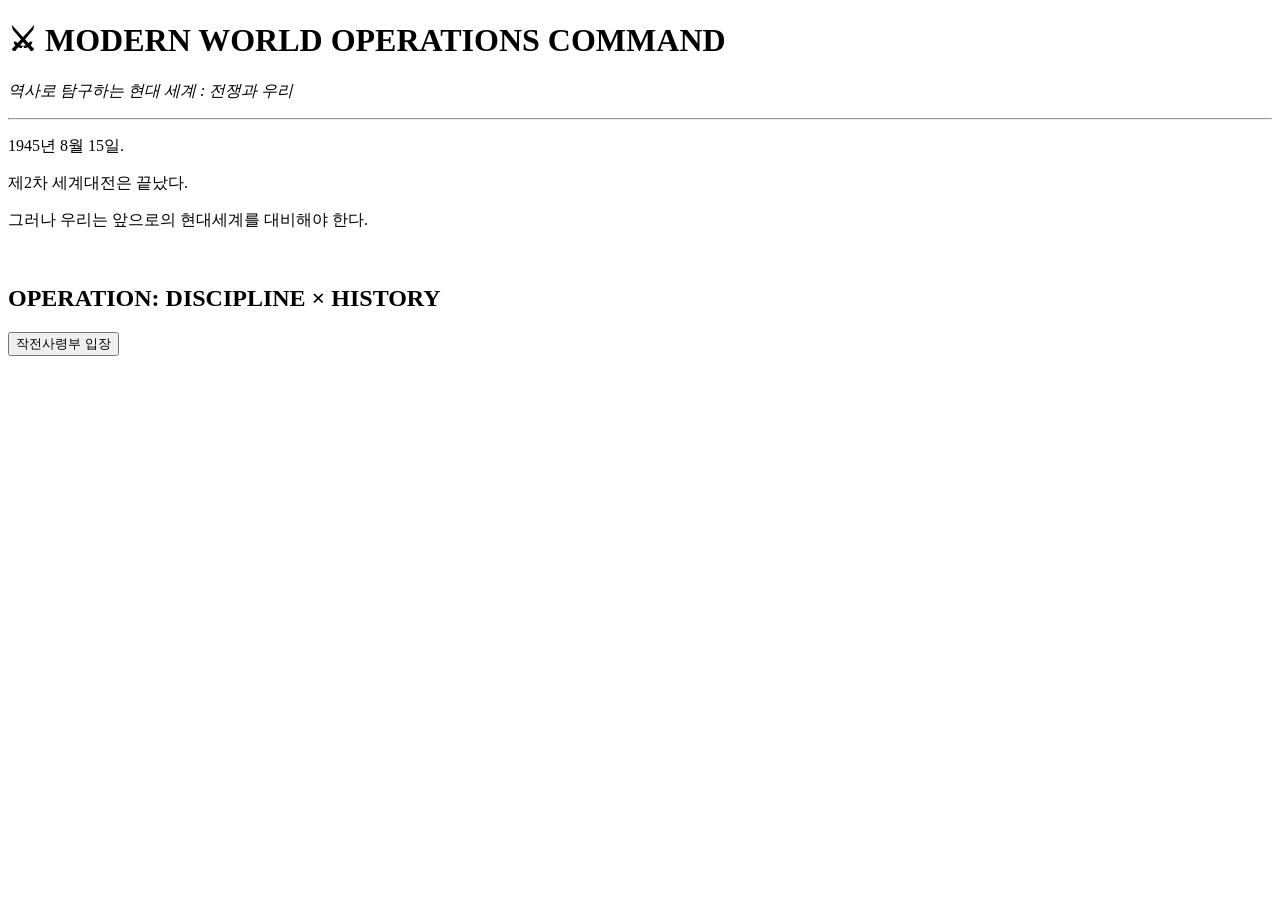
==== index.html @ e3cd35bf "Add files via upload" ====
<!DOCTYPE html>
<html>

<head>
    <meta charset="UTF-8">

    <meta name="viewport"
          content="width=device-width, initial-scale=1.0">

    <title>역탐현 작전사령부</title>
</head>

<body>

    <h1>⚔ MODERN WORLD OPERATIONS COMMAND</h1>

    <p><i>역사로 탐구하는 현대 세계 : 전쟁과 우리</i></p>

    <hr>

    <p>1945년 8월 15일.</p>

    <p>제2차 세계대전은 끝났다.</p>

    <p>그러나 우리는 앞으로의 현대세계를 대비해야 한다.</p>

    <br>

    <h2>OPERATION: DISCIPLINE × HISTORY</h2>

    <button onclick="showBriefing()">
        작전사령부 입장
    </button>

    <div id="briefing"></div>

    <div id="details"></div>

    <script>

        function showBriefing() {

            document.getElementById("briefing").innerHTML = `

            <hr>

            <h2>📜 작전 브리핑</h2>

            <p>단결! 안녕하십니까, 사령관님.</p>

            <p>
            1945년 8월 15일.
            제2차 세계대전은 끝났지만,
            현대세계는 이제 막 시작되었습니다.
            </p>

            <p>
            전쟁은 인문학, 자연과학,
            수학·공학, 사회과학,
            예체능 등 다양한 분야의
            급격한 발전을 이끌어냈습니다.
            </p>

            <p>
            그러나 우리는 아직도
            많은 질문에 답하지 못하고 있습니다.
            </p>

            <p>💻 컴퓨터는 왜 전쟁에서 탄생했을까?</p>

            <p>🌍 UN은 왜 만들어졌을까?</p>

            <p>☢ 원자력은 축복일까, 재앙일까?</p>

            <p>
            이에 우리 군은 각 학문의
            역사적 뿌리를 탐구하는
            'DISCIPLINE × HISTORY'
            작전을 최우선 과제로 지정하였습니다.
            </p>

            <p>
            작전 개시 시간은... 지금입니다!
            </p>

            <p>
            사령관님,
            어떤 작전에 병력을 투입하시겠습니까?
            </p>

            <hr>

            <h3>⚔ 작전 목록</h3>

            <button onclick="showHumanities()">
            📚 인문학 × 역사 융합 작전
            </button>

            <br><br>

            <button onclick="showScience()">
            🧪 자연과학 × 역사 융합 작전
            </button>

            <br><br>

            <button onclick="showEngineering()">
            ⚙ 수학·공학 × 역사 융합 작전
            </button>

            <br><br>

            <button onclick="showSocial()">
            🏛 사회과학 × 역사 융합 작전
            </button>

            <br><br>

            <button onclick="showArts()">
            🎨 예체능 × 역사 융합 작전
            </button>

            <br><br>

            <button onclick="showHistory()">
            📜 역사 심화 탐구 작전
            </button>

            `;
        }


        function showArts() {
            document.getElementById("details").innerHTML = `
            
            <h2>🎨 예체능 × 역사 융합 작전</h2>
            
            <button onclick="showCard('guernica_card.jpg')">
            
            🎨 피카소는 왜 게르니카를 그렸을까?

            </button>
                
            <br><br>
                
            <button onclick="showCard('music_card.jpg')">
            
           🎵 전쟁 이후 대중음악(POP)은 어떻게 발전했을까?
            
            </button>
            
            <br><br>
            
            <button onclick="showCard('movie_card.jpg')">
                
            🎬 영화는 전쟁에 어떻게 동원되었을까? - 디즈니의 프로파간다

            </button>
           
            <br><br>
           
            <button onclick="showCard('photo_card.jpg')">
            
            📷 사진은 역사를 기록할 수 있을까? - 로버트 카파(Robert Capa, 1913~1954)
            
            </button>
            
            <br><br>
            
            <button onclick="showCard('olympic_card.jpg')">
                
            🏅 올림픽은 정말 평화의 축제일까? -1936년 베를린 올림픽
            
            </button>
            
            <div id="card"></div>
            
            `;
        
        }

        function showCard(imageName) {

            document.getElementById("card").innerHTML = `

            <hr>
            
            <img

            src="images/${imageName}"

            style="

            width:100%;

            max-width:900px;

            border:2px solid black;

            border-radius:10px;

            ">

            `;

        }

       
        function showHumanities() {
            document.getElementById("details").innerHTML =
                "<h2>📚 인문학 × 역사 융합 작전</h2><p>준비중...</p>";
        }

        function showScience() {
            document.getElementById("details").innerHTML =
                "<h2>🧪 자연과학 × 역사 융합 작전</h2><p>준비중...</p>";
        }

        function showEngineering() {
            document.getElementById("details").innerHTML =
                "<h2>⚙ 수학·공학 × 역사 융합 작전</h2><p>준비중...</p>";
        }

        function showSocial() {
            document.getElementById("details").innerHTML =
                "<h2>🏛 사회과학 × 역사 융합 작전</h2><p>준비중...</p>";
        }

        function showHistory() {
            document.getElementById("details").innerHTML =
                "<h2>📜 역사 심화 탐구 작전</h2><p>준비중...</p>";
        }

    </script>

</body>

</html>
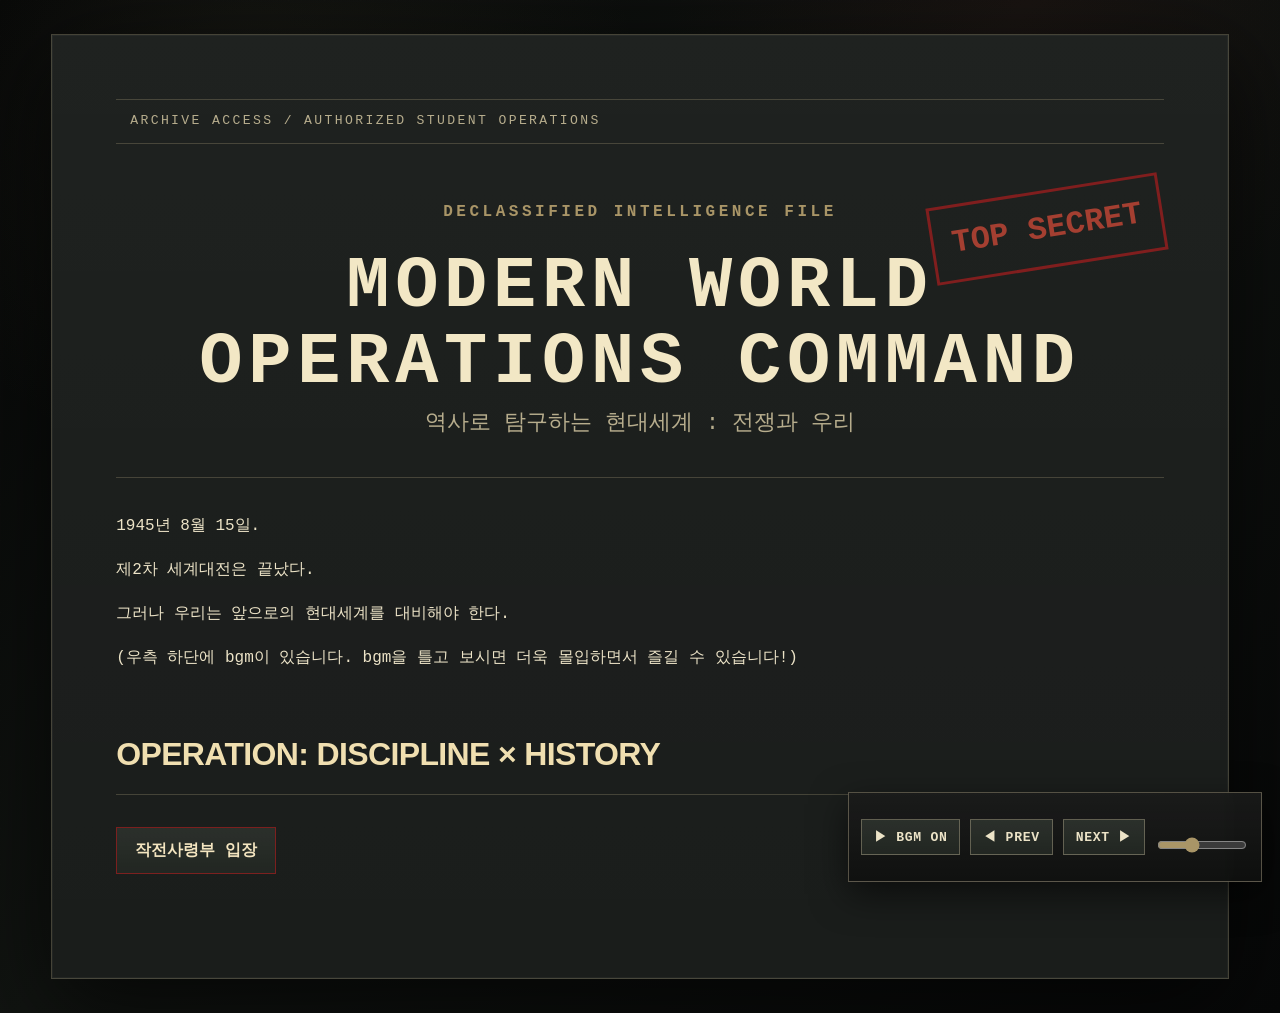
==== commit cfb5daf7: "Add files via upload" ====
--- a/index.html
+++ b/index.html
@@ -1,238 +1,80 @@
-<!DOCTYPE html>
-<html>
-
-<head>
-    <meta charset="UTF-8">
-
-    <meta name="viewport"
-          content="width=device-width, initial-scale=1.0">
-
-    <title>역탐현 작전사령부</title>
-</head>
-
-<body>
-
-    <h1>⚔ MODERN WORLD OPERATIONS COMMAND</h1>
-
-    <p><i>역사로 탐구하는 현대 세계 : 전쟁과 우리</i></p>
-
-    <hr>
-
-    <p>1945년 8월 15일.</p>
-
-    <p>제2차 세계대전은 끝났다.</p>
-
-    <p>그러나 우리는 앞으로의 현대세계를 대비해야 한다.</p>
-
-    <br>
-
-    <h2>OPERATION: DISCIPLINE × HISTORY</h2>
-
-    <button onclick="showBriefing()">
-        작전사령부 입장
-    </button>
-
-    <div id="briefing"></div>
-
-    <div id="details"></div>
-
-    <script>
-
-        function showBriefing() {
-
-            document.getElementById("briefing").innerHTML = `
-
-            <hr>
-
-            <h2>📜 작전 브리핑</h2>
-
-            <p>단결! 안녕하십니까, 사령관님.</p>
-
-            <p>
-            1945년 8월 15일.
-            제2차 세계대전은 끝났지만,
-            현대세계는 이제 막 시작되었습니다.
-            </p>
-
-            <p>
-            전쟁은 인문학, 자연과학,
-            수학·공학, 사회과학,
-            예체능 등 다양한 분야의
-            급격한 발전을 이끌어냈습니다.
-            </p>
-
-            <p>
-            그러나 우리는 아직도
-            많은 질문에 답하지 못하고 있습니다.
-            </p>
-
-            <p>💻 컴퓨터는 왜 전쟁에서 탄생했을까?</p>
-
-            <p>🌍 UN은 왜 만들어졌을까?</p>
-
-            <p>☢ 원자력은 축복일까, 재앙일까?</p>
-
-            <p>
-            이에 우리 군은 각 학문의
-            역사적 뿌리를 탐구하는
-            'DISCIPLINE × HISTORY'
-            작전을 최우선 과제로 지정하였습니다.
-            </p>
-
-            <p>
-            작전 개시 시간은... 지금입니다!
-            </p>
-
-            <p>
-            사령관님,
-            어떤 작전에 병력을 투입하시겠습니까?
-            </p>
-
-            <hr>
-
-            <h3>⚔ 작전 목록</h3>
-
-            <button onclick="showHumanities()">
-            📚 인문학 × 역사 융합 작전
-            </button>
-
-            <br><br>
-
-            <button onclick="showScience()">
-            🧪 자연과학 × 역사 융합 작전
-            </button>
-
-            <br><br>
-
-            <button onclick="showEngineering()">
-            ⚙ 수학·공학 × 역사 융합 작전
-            </button>
-
-            <br><br>
-
-            <button onclick="showSocial()">
-            🏛 사회과학 × 역사 융합 작전
-            </button>
-
-            <br><br>
-
-            <button onclick="showArts()">
-            🎨 예체능 × 역사 융합 작전
-            </button>
-
-            <br><br>
-
-            <button onclick="showHistory()">
-            📜 역사 심화 탐구 작전
-            </button>
-
-            `;
-        }
-
-
-        function showArts() {
-            document.getElementById("details").innerHTML = `
-            
-            <h2>🎨 예체능 × 역사 융합 작전</h2>
-            
-            <button onclick="showCard('guernica_card.jpg')">
-            
-            🎨 피카소는 왜 게르니카를 그렸을까?
-
-            </button>
-                
-            <br><br>
-                
-            <button onclick="showCard('music_card.jpg')">
-            
-           🎵 전쟁 이후 대중음악(POP)은 어떻게 발전했을까?
-            
-            </button>
-            
-            <br><br>
-            
-            <button onclick="showCard('movie_card.jpg')">
-                
-            🎬 영화는 전쟁에 어떻게 동원되었을까? - 디즈니의 프로파간다
-
-            </button>
-           
-            <br><br>
-           
-            <button onclick="showCard('photo_card.jpg')">
-            
-            📷 사진은 역사를 기록할 수 있을까? - 로버트 카파(Robert Capa, 1913~1954)
-            
-            </button>
-            
-            <br><br>
-            
-            <button onclick="showCard('olympic_card.jpg')">
-                
-            🏅 올림픽은 정말 평화의 축제일까? -1936년 베를린 올림픽
-            
-            </button>
-            
-            <div id="card"></div>
-            
-            `;
-        
-        }
-
-        function showCard(imageName) {
-
-            document.getElementById("card").innerHTML = `
-
-            <hr>
-            
-            <img
-
-            src="images/${imageName}"
-
-            style="
-
-            width:100%;
-
-            max-width:900px;
-
-            border:2px solid black;
-
-            border-radius:10px;
-
-            ">
-
-            `;
-
-        }
-
-       
-        function showHumanities() {
-            document.getElementById("details").innerHTML =
-                "<h2>📚 인문학 × 역사 융합 작전</h2><p>준비중...</p>";
-        }
-
-        function showScience() {
-            document.getElementById("details").innerHTML =
-                "<h2>🧪 자연과학 × 역사 융합 작전</h2><p>준비중...</p>";
-        }
-
-        function showEngineering() {
-            document.getElementById("details").innerHTML =
-                "<h2>⚙ 수학·공학 × 역사 융합 작전</h2><p>준비중...</p>";
-        }
-
-        function showSocial() {
-            document.getElementById("details").innerHTML =
-                "<h2>🏛 사회과학 × 역사 융합 작전</h2><p>준비중...</p>";
-        }
-
-        function showHistory() {
-            document.getElementById("details").innerHTML =
-                "<h2>📜 역사 심화 탐구 작전</h2><p>준비중...</p>";
-        }
-
-    </script>
-
-</body>
-
-</html>+<!DOCTYPE html>
+<html lang="ko">
+
+<head>
+    <meta charset="UTF-8">
+    <meta name="viewport" content="width=device-width, initial-scale=1.0">
+    <title>역탐현 작전사령부</title>
+    <link rel="stylesheet" href="style.css">
+</head>
+
+<body>
+    <main class="document">
+
+        <header class="hero">
+            <div class="declassified">DECLASSIFIED INTELLIGENCE FILE</div>
+            <div class="stamp">TOP SECRET</div>
+
+            <h1>MODERN WORLD OPERATIONS COMMAND</h1>
+            <p class="subtitle">역사로 탐구하는 현대세계 : 전쟁과 우리</p>
+        </header>
+
+        <section class="opening-brief">
+            <p>1945년 8월 15일.</p>
+            <p>제2차 세계대전은 끝났다.</p>
+            <p>그러나 우리는 앞으로의 현대세계를 대비해야 한다.</p>
+            <p>(우측 하단에 bgm이 있습니다. bgm을 틀고 보시면 더욱 몰입하면서 즐길 수 있습니다!)</p>
+
+            <h2>OPERATION: DISCIPLINE × HISTORY</h2>
+
+            <button class="command-button primary" onclick="showBriefing()">
+                작전사령부 입장
+            </button>
+        </section>
+
+        <section id="briefing" class="briefing-zone"></section>
+
+    </main>
+
+    <!-- BGM 제어 패널 -->
+    <div class="bgm-control" id="bgmControl">
+        <button type="button" class="bgm-button" id="bgmToggle" onclick="toggleBGM()">
+            ▶ BGM ON
+        </button>
+
+        <button type="button" class="bgm-button" onclick="playPreviousTrack()">
+            ◀ PREV
+        </button>
+
+        <button type="button" class="bgm-button" onclick="playNextTrack()">
+            NEXT ▶
+        </button>
+
+        <input
+            type="range"
+            id="bgmVolume"
+            class="bgm-volume"
+            min="0"
+            max="1"
+            step="0.01"
+            value="0.25"
+            aria-label="BGM 음량 조절"
+            oninput="setBGMVolume(this.value)"
+        >
+    </div>
+
+    <audio id="mainBGM" preload="auto"></audio>
+
+    <div id="popup" class="popup" aria-hidden="true">
+        <div class="popup-panel">
+            <button class="popup-close" onclick="closePopup()" aria-label="팝업 닫기">
+                ✖
+            </button>
+            <div id="popupContent" class="popup-content"></div>
+        </div>
+    </div>
+
+    <script src="script.js"></script>
+</body>
+
+</html>
--- a/style.css
+++ b/style.css
@@ -0,0 +1,772 @@
+/* =========================================================
+   MODERN WORLD OPERATIONS COMMAND
+   정보국 기밀사령부 다크 베이스 CSS
+   ========================================================= */
+
+:root {
+    --bg: #080909;
+    --bg-2: #101312;
+    --panel: #171a18;
+    --panel-2: #20241f;
+    --line: #4f5748;
+    --line-soft: rgba(194, 180, 138, 0.25);
+    --paper: #d7c9a5;
+    --paper-dark: #a99567;
+    --ink: #ece3c7;
+    --muted: #b7ad8d;
+    --red: #8b1e1e;
+    --green: #89a46f;
+    --shadow: rgba(0, 0, 0, 0.65);
+
+    --font-title: 'Gmarket Sans', 'Noto Sans KR', sans-serif;
+    --font-body: 'D2Coding', 'Nanum Gothic Coding', monospace;
+    --font-en: 'Special Elite', 'Courier Prime', monospace;
+}
+
+* {
+    box-sizing: border-box;
+}
+
+body {
+    margin: 0;
+    min-height: 100vh;
+    background:
+        radial-gradient(circle at 20% 10%, rgba(95, 90, 65, 0.16), transparent 28%),
+        radial-gradient(circle at 80% 0%, rgba(80, 20, 20, 0.13), transparent 25%),
+        linear-gradient(135deg, #050606 0%, #111411 45%, #070808 100%);
+    color: var(--ink);
+    font-family: var(--font-body);
+    line-height: 1.75;
+}
+
+body::before {
+    content: "";
+    position: fixed;
+    inset: 0;
+    pointer-events: none;
+    background:
+        linear-gradient(rgba(255,255,255,0.025) 1px, transparent 1px),
+        linear-gradient(90deg, rgba(255,255,255,0.018) 1px, transparent 1px);
+    background-size: 36px 36px;
+    opacity: 0.28;
+}
+
+.document {
+    position: relative;
+    width: min(92%, 1180px);
+    margin: 34px auto;
+    padding: clamp(24px, 5vw, 64px);
+    border: 1px solid var(--line-soft);
+    background:
+        linear-gradient(180deg, rgba(255,255,255,0.035), rgba(255,255,255,0.012)),
+        var(--panel);
+    box-shadow:
+        0 28px 90px var(--shadow),
+        inset 0 0 0 1px rgba(255,255,255,0.035);
+}
+
+.document::before {
+    content: "ARCHIVE ACCESS / AUTHORIZED STUDENT OPERATIONS";
+    display: block;
+    margin-bottom: 28px;
+    padding: 10px 14px;
+    border-top: 1px solid var(--line-soft);
+    border-bottom: 1px solid var(--line-soft);
+    color: var(--muted);
+    font-family: var(--font-en);
+    font-size: 0.82rem;
+    letter-spacing: 0.18em;
+}
+
+.hero {
+    position: relative;
+    padding: 26px 0 34px;
+    border-bottom: 1px solid var(--line-soft);
+}
+
+.declassified {
+    color: var(--paper-dark);
+    font-family: var(--font-en);
+    font-weight: 700;
+    letter-spacing: 0.22em;
+    text-align: center;
+}
+
+.stamp {
+    position: absolute;
+    top: 18px;
+    right: 0;
+    padding: 8px 18px;
+    border: 3px solid var(--red);
+    color: #b34334;
+    font-family: var(--font-en);
+    font-size: clamp(1.2rem, 3vw, 2rem);
+    font-weight: 800;
+    transform: rotate(-9deg);
+    opacity: 0.9;
+}
+
+h1 {
+    margin: 24px 0 4px;
+    color: #f2e7c5;
+    font-family: var(--font-en);
+    font-size: clamp(2.2rem, 6vw, 4.5rem);
+    line-height: 1.05;
+    text-align: center;
+    letter-spacing: 0.08em;
+}
+
+.subtitle {
+    margin: 0;
+    color: var(--muted);
+    text-align: center;
+    font-size: clamp(1rem, 2.4vw, 1.35rem);
+}
+
+.opening-brief,
+.briefing-zone {
+    margin-top: 34px;
+}
+
+h2,
+h3 {
+    color: #f0dfb0;
+    letter-spacing: -0.02em;
+}
+
+h2 {
+    margin-top: 54px;
+    padding-bottom: 12px;
+    border-bottom: 1px solid var(--line-soft);
+    font-family: var(--font-title);
+    font-size: clamp(1.35rem, 3vw, 2rem);
+}
+
+h3 {
+    margin-top: 36px;
+    font-size: clamp(1.05rem, 2.3vw, 1.45rem);
+}
+
+hr {
+    height: 1px;
+    margin: 36px 0;
+    border: 0;
+    background: linear-gradient(90deg, transparent, var(--line-soft), transparent);
+}
+
+button,
+.command-button {
+    display: inline-flex;
+    align-items: center;
+    justify-content: center;
+    min-height: 46px;
+    margin: 6px 6px 6px 0;
+    padding: 12px 18px;
+    border: 1px solid rgba(215, 201, 165, 0.35);
+    background:
+        linear-gradient(180deg, rgba(255,255,255,0.055), rgba(255,255,255,0.01)),
+        #1f241f;
+    color: var(--ink);
+    font-family: var(--font-body);
+    font-size: 0.98rem;
+    font-weight: 700;
+    cursor: pointer;
+    transition: transform 0.18s ease, border-color 0.18s ease, background 0.18s ease;
+}
+
+button:hover,
+.command-button:hover {
+    transform: translateY(-2px);
+    border-color: rgba(215, 201, 165, 0.7);
+    background: #2b312a;
+}
+
+.primary {
+    border-color: rgba(139, 30, 30, 0.85);
+    color: #f4e5c0;
+}
+
+.database-status {
+    color: var(--green);
+    font-weight: 800;
+}
+
+.search-guide,
+.empty-result,
+
+.major-search-input,
+input {
+    width: min(100%, 760px);
+    margin-top: 18px;
+    padding: 15px 16px;
+    border: 1px solid rgba(215, 201, 165, 0.38);
+    background: #0d0f0d;
+    color: var(--ink);
+    font-family: var(--font-body);
+    font-size: 1rem;
+}
+
+.major-search-input:focus,
+input:focus {
+    outline: 2px solid rgba(137, 164, 111, 0.45);
+}
+
+#planAResult,
+#planBResult,
+#searchResults {
+    margin-top: 20px;
+}
+
+.notice-text {
+    color: var(--muted);
+    font-size: 0.9rem;
+}
+
+.popup {
+    display: none;
+    position: fixed;
+    inset: 0;
+    z-index: 9999;
+    padding: 28px;
+    background: rgba(0, 0, 0, 0.88);
+    overflow: auto;
+}
+
+.popup-panel {
+    position: relative;
+    width: min(100%, 1080px);
+    margin: 0 auto;
+    padding: 22px;
+    border: 1px solid rgba(215, 201, 165, 0.35);
+    background: #121412;
+    box-shadow: 0 24px 80px rgba(0,0,0,0.75);
+}
+
+.popup-close {
+    position: absolute;
+    top: 12px;
+    right: 12px;
+    z-index: 2;
+    min-height: auto;
+    padding: 6px 10px;
+}
+
+.popup-image {
+    display: block;
+    width: 100%;
+    max-height: 88vh;
+    object-fit: contain;
+    margin: 0 auto;
+}
+
+@media (max-width: 768px) {
+    .document {
+        width: 96%;
+        margin: 14px auto;
+        padding: 20px;
+    }
+
+    .stamp {
+        position: static;
+        width: fit-content;
+        margin: 18px auto 0;
+    }
+
+    button,
+    .command-button {
+        width: 100%;
+        justify-content: flex-start;
+    }
+
+    .popup {
+        padding: 12px;
+    }
+
+    .popup-panel {
+        padding: 12px;
+    }
+}
+
+/* =========================================================
+   BGM CONTROL PANEL
+   ========================================================= */
+
+.bgm-control {
+    position: fixed;
+    right: 18px;
+    bottom: 18px;
+    z-index: 9000;
+    display: flex;
+    align-items: center;
+    gap: 10px;
+    padding: 10px 12px;
+    border: 1px solid rgba(215, 201, 165, 0.35);
+    background:
+        linear-gradient(180deg, rgba(255,255,255,0.055), rgba(255,255,255,0.012)),
+        rgba(12, 14, 12, 0.92);
+    box-shadow: 0 12px 36px rgba(0,0,0,0.55);
+    backdrop-filter: blur(6px);
+}
+
+.bgm-button {
+    min-height: 36px;
+    margin: 0;
+    padding: 8px 12px;
+    font-size: 0.82rem;
+    letter-spacing: 0.05em;
+    white-space: nowrap;
+}
+
+.bgm-button.is-playing {
+    border-color: rgba(137, 164, 111, 0.75);
+    color: #d9efbd;
+}
+
+.bgm-volume {
+    width: 90px;
+    accent-color: #a99567;
+}
+
+@media (max-width: 768px) {
+    .bgm-control {
+        left: 12px;
+        right: 12px;
+        bottom: 12px;
+        justify-content: space-between;
+    }
+
+    .bgm-volume {
+        width: 120px;
+    }
+}
+
+/* =========================================================
+   PLAN A 2-COLUMN OPERATION LAYOUT
+   ========================================================= */
+
+.plan-a-section {
+    margin-top: 42px;
+}
+
+.plan-a-layout {
+    display: grid;
+    grid-template-columns: minmax(220px, 280px) 1fr;
+    gap: 24px;
+    align-items: start;
+    margin-top: 20px;
+}
+
+.plan-a-menu {
+    position: sticky;
+    top: 20px;
+    display: flex;
+    flex-direction: column;
+    gap: 8px;
+    padding: 14px;
+    border: 1px solid rgba(215, 201, 165, 0.26);
+    background:
+        linear-gradient(180deg, rgba(255,255,255,0.035), rgba(255,255,255,0.008)),
+        rgba(6, 8, 7, 0.45);
+}
+
+.plan-a-menu::before {
+    content: "FIELD OPERATION INDEX";
+    display: block;
+    margin-bottom: 8px;
+    padding-bottom: 8px;
+    border-bottom: 1px solid rgba(215, 201, 165, 0.18);
+    color: var(--muted);
+    font-family: var(--font-en);
+    font-size: 0.72rem;
+    letter-spacing: 0.16em;
+}
+
+.plan-a-menu-button {
+    width: 100%;
+    justify-content: flex-start;
+    margin: 0;
+    padding: 12px 13px;
+    text-align: left;
+    border-color: rgba(215, 201, 165, 0.24);
+    background: rgba(27, 31, 27, 0.92);
+    color: var(--ink);
+    font-size: 0.92rem;
+    line-height: 1.45;
+}
+
+.plan-a-menu-button:hover {
+    transform: translateX(3px);
+    border-color: rgba(215, 201, 165, 0.58);
+    background: #2a3029;
+}
+
+.plan-a-menu-button.is-active {
+    border-color: rgba(139, 30, 30, 0.95);
+    background:
+        linear-gradient(90deg, rgba(139, 30, 30, 0.42), rgba(31, 36, 31, 0.92));
+    color: #fff0c8;
+    box-shadow: inset 4px 0 0 #8b1e1e;
+}
+
+.plan-a-result {
+    min-height: 360px;
+    padding: 18px;
+    border: 1px solid rgba(215, 201, 165, 0.22);
+    background:
+        linear-gradient(180deg, rgba(255,255,255,0.025), rgba(255,255,255,0.008)),
+        rgba(0, 0, 0, 0.18);
+}
+
+.plan-a-detail-panel h2 {
+    margin-top: 0;
+}
+
+.plan-a-card-list {
+    display: flex;
+    flex-direction: column;
+    gap: 10px;
+    margin-top: 22px;
+}
+
+.plan-a-card-button {
+    width: 100%;
+    justify-content: flex-start;
+    margin: 0;
+    padding: 14px 16px;
+    text-align: left;
+    border-color: rgba(215, 201, 165, 0.28);
+    background:
+        linear-gradient(90deg, rgba(255,255,255,0.045), rgba(255,255,255,0.01)),
+        rgba(28, 32, 28, 0.9);
+    line-height: 1.55;
+}
+
+.plan-a-card-button:hover {
+    transform: translateX(4px);
+    border-color: rgba(137, 164, 111, 0.65);
+    background: rgba(38, 45, 37, 0.95);
+}
+
+.placeholder-panel {
+    min-height: 220px;
+    display: flex;
+    flex-direction: column;
+    justify-content: center;
+    color: var(--muted);
+}
+
+/* 기존 button-grid가 Plan A에 영향을 덜 주도록 조정 */
+.plan-a-section .button-grid {
+    display: block;
+}
+
+/* 모바일에서는 1열로 전환 */
+@media (max-width: 860px) {
+    .plan-a-layout {
+        grid-template-columns: 1fr;
+    }
+
+    .plan-a-menu {
+        position: static;
+    }
+
+    .plan-a-result {
+        min-height: auto;
+    }
+}
+
+/* =========================================================
+   PLAN A 상단 정렬 보정
+   ========================================================= */
+
+.plan-a-layout {
+    align-items: stretch;
+}
+
+.plan-a-menu,
+.plan-a-result {
+    margin-top: 0;
+}
+
+.plan-a-menu {
+    padding: 14px;
+}
+
+.plan-a-result {
+    padding: 14px;
+}
+
+.plan-a-detail-panel h2 {
+    margin-top: 0;
+    padding-top: 0;
+}
+
+.plan-a-detail-panel {
+    margin-top: 0;
+}
+
+.plan-a-card-list {
+    margin-top: 18px;
+}
+
+/* =========================================================
+   POPUP CLICK ZOOM + DRAG
+   ========================================================= */
+
+.popup {
+    cursor: zoom-out;
+}
+
+.popup-panel {
+    cursor: default;
+    overflow: hidden;
+}
+
+.popup-content {
+    width: 100%;
+    max-height: 88vh;
+    overflow: hidden;
+}
+
+.popup-image-stage {
+    width: 100%;
+    max-height: 88vh;
+    display: flex;
+    justify-content: center;
+    align-items: flex-start;
+    overflow: hidden;
+    user-select: none;
+}
+
+.popup-image {
+    display: block;
+    width: 100%;
+    max-height: 88vh;
+    object-fit: contain;
+    transform-origin: center center;
+    transition: transform 0.16s ease-out;
+    cursor: zoom-in;
+    user-select: none;
+}
+
+.popup-image.is-zoomed {
+    cursor: grab;
+    transition: transform 0.04s linear;
+}
+
+.popup-image.is-zoomed:active {
+    cursor: grabbing;
+}
+
+/* =========================================================
+   POPUP WHEEL ZOOM + DRAG MOVE
+   ========================================================= */
+
+body.popup-open {
+    overflow: hidden;
+}
+
+.popup {
+    cursor: zoom-out;
+    overscroll-behavior: contain;
+}
+
+.popup-panel {
+    cursor: default;
+    overflow: hidden;
+}
+
+.popup-content {
+    width: 100%;
+    max-height: 88vh;
+    overflow: hidden;
+}
+
+.popup-image-stage {
+    width: 100%;
+    height: 88vh;
+    max-height: 88vh;
+    display: flex;
+    justify-content: center;
+    align-items: center;
+    overflow: hidden;
+    user-select: none;
+    touch-action: none;
+}
+
+.popup-image {
+    display: block;
+    width: auto;
+    max-width: 100%;
+    max-height: 88vh;
+    object-fit: contain;
+    transform-origin: center center;
+    transition: transform 0.06s linear;
+    cursor: zoom-in;
+    user-select: none;
+    will-change: transform;
+}
+
+.popup-image.is-zoomed {
+    cursor: grab;
+}
+
+.popup-image.is-zoomed:active {
+    cursor: grabbing;
+}
+
+.image-error {
+    padding: 36px 24px;
+    border: 1px solid rgba(139, 30, 30, 0.8);
+    background: #1c0f0f;
+    color: #f0dfb0;
+    font-family: var(--font-body);
+    line-height: 1.8;
+    text-align: center;
+}
+
+.image-error strong {
+    color: #ffb6a0;
+}
+
+/* =========================================================
+   FAQ CLEAN GRID LAYOUT
+   ========================================================= */
+
+.faq-grid {
+    display: grid;
+    grid-template-columns: repeat(2, minmax(0, 1fr));
+    gap: 12px;
+    margin-top: 24px;
+}
+
+.faq-item {
+    min-width: 0;
+}
+
+.faq-question-button {
+    width: 100%;
+    min-height: 48px;
+    margin: 0;
+    padding: 12px 14px;
+    justify-content: flex-start;
+    text-align: left;
+    line-height: 1.45;
+    border-color: rgba(215, 201, 165, 0.28);
+    background:
+        linear-gradient(90deg, rgba(255,255,255,0.04), rgba(255,255,255,0.01)),
+        rgba(27, 31, 27, 0.88);
+}
+
+.faq-question-button:hover {
+    transform: translateX(3px);
+    border-color: rgba(215, 201, 165, 0.58);
+    background: rgba(38, 44, 37, 0.95);
+}
+
+/* 모바일에서는 1열 */
+@media (max-width: 760px) {
+    .faq-grid {
+        grid-template-columns: 1fr;
+    }
+}
+
+/* =========================================================
+   FAQ COLLAPSE MODE
+   ========================================================= */
+
+.faq-header-row {
+    display: flex;
+    justify-content: space-between;
+    align-items: flex-start;
+    gap: 24px;
+}
+
+.faq-toggle-button {
+    flex: 0 0 auto;
+    margin-top: 4px;
+    padding: 8px 12px;
+    min-height: 34px;
+    font-size: 0.78rem;
+    opacity: 0.86;
+}
+
+.faq-section.is-collapsed {
+    padding-top: 20px;
+    padding-bottom: 20px;
+    opacity: 0.88;
+}
+
+.faq-section.is-collapsed h2 {
+    margin-bottom: 4px;
+}
+
+.faq-section.is-collapsed p {
+    margin-bottom: 0;
+    color: var(--muted);
+}
+
+@media (max-width: 760px) {
+    .faq-header-row {
+        flex-direction: column;
+    }
+
+    .faq-toggle-button {
+        width: 100%;
+    }
+}
+
+/* =========================================================
+   FAQ POPUP CARD
+   ========================================================= */
+
+.faq-popup-card {
+    width: min(100%, 760px);
+    margin: 0 auto;
+    padding: 34px 36px;
+    border: 1px solid rgba(215, 201, 165, 0.38);
+    background:
+        linear-gradient(180deg, rgba(255,255,255,0.045), rgba(255,255,255,0.012)),
+        rgba(22, 25, 22, 0.98);
+    box-shadow: inset 0 0 0 1px rgba(255,255,255,0.035);
+}
+
+.faq-popup-label {
+    display: inline-block;
+    margin-bottom: 18px;
+    padding: 5px 9px;
+    border: 1px solid rgba(139, 30, 30, 0.75);
+    color: #f0dfb0;
+    background: rgba(139, 30, 30, 0.28);
+    font-family: var(--font-en);
+    font-size: 0.72rem;
+    letter-spacing: 0.16em;
+}
+
+.faq-popup-card h2 {
+    margin-top: 0;
+    margin-bottom: 20px;
+    padding-bottom: 16px;
+    border-bottom: 1px solid rgba(215, 201, 165, 0.22);
+    color: var(--paper);
+    font-size: clamp(1.25rem, 2.2vw, 1.8rem);
+    line-height: 1.45;
+}
+
+.faq-popup-card p {
+    margin: 0;
+    color: var(--ink);
+    font-size: 1.05rem;
+    line-height: 1.85;
+    word-break: keep-all;
+}
+
+@media (max-width: 760px) {
+    .faq-popup-card {
+        padding: 26px 22px;
+    }
+
+    .faq-popup-card p {
+        font-size: 1rem;
+    }
+}
